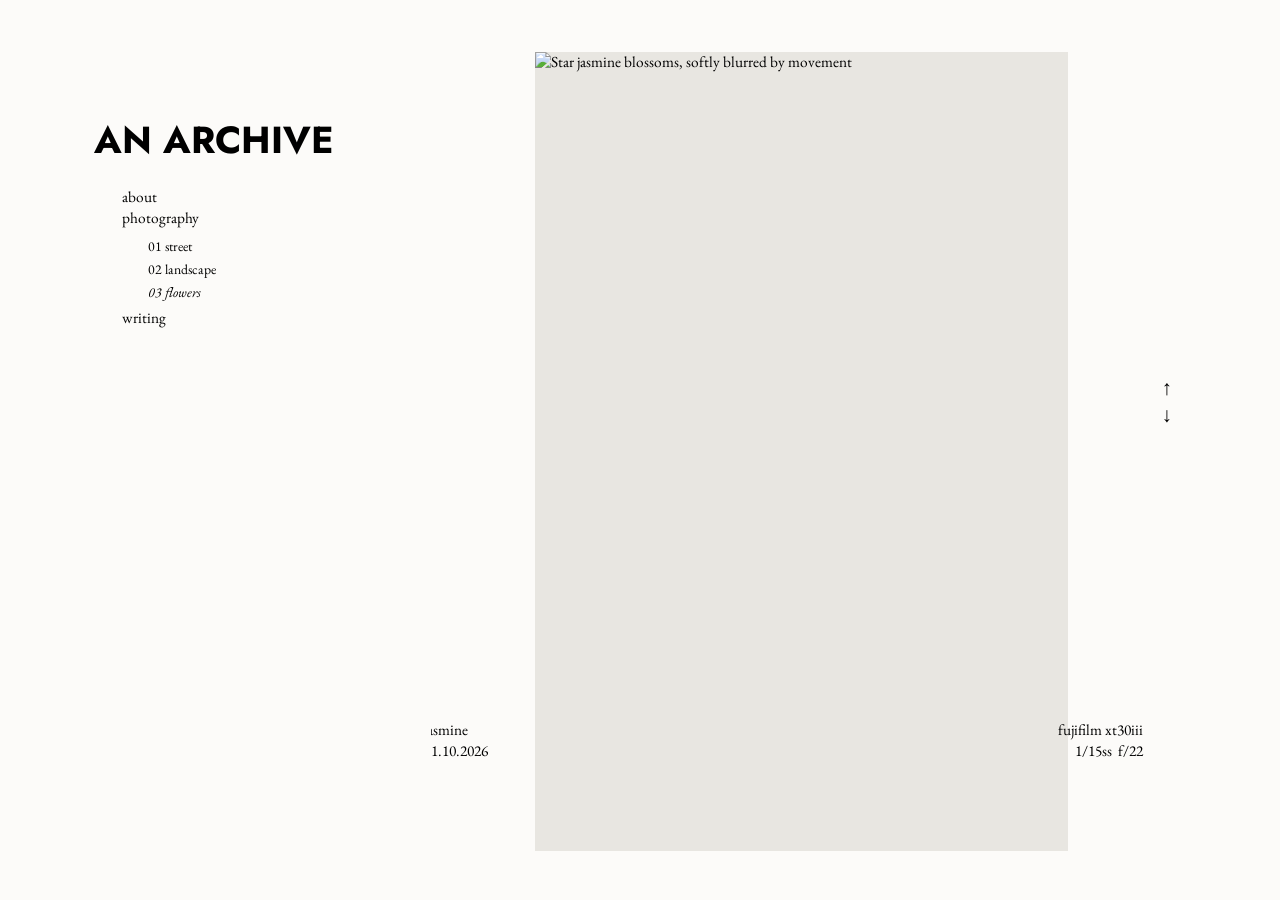
==== flowers.html @ 35788fcb "Add files via upload" ====
<!DOCTYPE html>
<html lang="en">
<head>
<meta charset="utf-8">
<meta name="viewport" content="width=device-width, initial-scale=1">
<title>flowers — AN ARCHIVE</title>
<link rel="preconnect" href="https://fonts.googleapis.com">
<link rel="preconnect" href="https://fonts.gstatic.com" crossorigin>
<link href="https://fonts.googleapis.com/css2?family=EB+Garamond:ital@0;1&family=Jost:wght@700&display=swap" rel="stylesheet">
<link rel="stylesheet" href="style.css">
</head>
<body>
<header class="sidebar">
  <h1 class="site-title"><a href="index.html">AN ARCHIVE</a></h1>
  <nav aria-label="Main">
    <ul class="menu">
      <li><a href="about.html">about</a></li>
      <li><a href="street.html">photography</a>
        <ul>
          <li><a href="street.html">01 street</a></li>
          <li><a href="landscape.html">02 landscape</a></li>
          <li><a href="flowers.html" aria-current="page">03 flowers</a></li>
        </ul>
      </li>
      <li><a href="writing.html">writing</a></li>
    </ul>
  </nav>
</header>
<main class="gallery">
  <section class="slide" id="s1" aria-label="jasmine">
    <figure class="photo portrait">
      <img src="images/flowers-jasmine.jpg" alt="Star jasmine blossoms, softly blurred by movement">
      <figcaption><span class="title">jasmine 31.10.2026</span><span class="meta">fujifilm xt30iii<br>1/15ss&nbsp; f/22</span></figcaption>
    </figure>
    <nav class="steppers" aria-label="Photo navigation">
      <a href="#s2" aria-label="Previous photo">&uarr;</a>
      <a href="#s2" aria-label="Next photo">&darr;</a>
    </nav>
  </section>
  <section class="slide" id="s2" aria-label="wattle">
    <figure class="photo landscape">
      <img src="images/flowers-wattle.jpg" alt="Wattle in bloom against a blue sky" loading="lazy">
      <figcaption><span class="title">wattle 30.08.2026</span><span class="meta">fujifilm xt30iii<br>1/550ss&nbsp; f/6.3</span></figcaption>
    </figure>
    <nav class="steppers" aria-label="Photo navigation">
      <a href="#s1" aria-label="Previous photo">&uarr;</a>
      <a href="#s1" aria-label="Next photo">&darr;</a>
    </nav>
  </section>
</main>
</body>
</html>
---- style.css ----
/* AN ARCHIVE — layout tuned to a 1456×816 design, scaled with vw/vh */
:root{
  --bg:#fcfbf9; --ink:#000;
  --frame:min(56.2vw,100vh);            /* width of the photo column */
  --serif:"EB Garamond",Garamond,"Times New Roman",serif;
  --display:"Jost",Futura,"Century Gothic","Trebuchet MS",sans-serif;
}
*,*::before,*::after{box-sizing:border-box;margin:0;padding:0}
html{font-size:clamp(14px,1.2vw,19px);background:var(--bg);color:var(--ink)}
body{font:1rem/1.35 var(--serif);height:100vh;overflow:hidden;display:grid;grid-template-columns:33.65vw 1fr}
a{color:inherit;text-decoration:none}
a:hover{text-decoration:underline;text-decoration-thickness:1px;text-underline-offset:.2em}
a:focus-visible{outline:2px solid currentColor;outline-offset:3px}

/* sidebar */
.sidebar{padding:13.5vh 0 0 7.35vw}
.site-title{font:700 2.45rem/1 var(--display)}
.site-title a:hover{text-decoration:none}
.menu{list-style:none;margin:1.8rem 0 0 1.8rem}
.menu>li{line-height:1.38}
.menu ul{list-style:none;margin:.4rem 0 .3rem 1.7rem;font-size:.9rem;line-height:1.65}
.menu [aria-current="page"]{font-style:italic}

/* main area */
main{position:relative;min-width:0;height:100vh}

/* home placeholder */
.placeholder{position:absolute;top:17.5vh;left:3.65vw;width:min(36.5vw,65vh);aspect-ratio:1;background:#000;color:#e8230f;display:grid;place-items:center;font:500 1.35rem/1 "Helvetica Neue",Arial,sans-serif}

/* text pages */
.text p{position:absolute;top:27.5vh;left:7.35vw;max-width:38.6vw;line-height:1.15}

/* photo pages: one full-height slide per photo, snapping vertically */
.gallery{overflow-y:auto;scroll-snap-type:y mandatory;scroll-behavior:smooth;scrollbar-width:none}
.gallery::-webkit-scrollbar{display:none}
.slide{position:relative;height:100vh;scroll-snap-align:start;scroll-snap-stop:always}
.photo{position:absolute;top:0;left:0;width:var(--frame)}
.photo img{display:block;width:100%;aspect-ratio:3/2;object-fit:cover;margin-top:11.9vh;background:#e8e6e1}
figcaption{display:flex;justify-content:space-between;gap:1rem;padding:.55rem .45rem 0 .2rem}
.meta{text-align:right}

/* portrait variant: tall image, title sits to its left */
.portrait{--pw:59.2vh;--pl:calc((var(--frame) - var(--pw))*.56)}
.portrait img{width:var(--pw);aspect-ratio:2/3;margin:5.8vh 0 0 var(--pl)}
.portrait figcaption{position:absolute;top:80vh;left:0;right:0;padding:0 .45rem 0 0;justify-content:flex-end}
.portrait .title{position:absolute;right:calc(100% - var(--pl) + 3.1rem)}

/* up / down arrows */
.steppers{position:absolute;top:42vh;left:calc(var(--frame) + .75rem);display:flex;flex-direction:column;gap:.4rem;font:500 1.35rem/1 var(--display)}
.steppers a{padding:.2rem .35rem;margin:-.2rem -.35rem}
.steppers a:hover{text-decoration:none;opacity:.55}

@media (prefers-reduced-motion:reduce){.gallery{scroll-behavior:auto}}

/* small screens: stack everything, photos scroll normally, arrows hidden */
@media (max-width:800px){
  html{font-size:17px}
  body{display:block;height:auto;overflow:visible}
  .sidebar{padding:2rem 1.5rem 1.5rem}
  .menu{margin-left:0}
  main,.gallery{height:auto;overflow:visible}
  .slide{height:auto;padding:0 1.5rem 2.5rem}
  .photo,.text p,.placeholder{position:static;width:auto}
  .text p{padding:0 1.5rem;max-width:none}
  .placeholder{margin:0 1.5rem;width:calc(100% - 3rem)}
  .photo img{margin:0}
  .portrait img{width:100%;max-width:26rem;margin:0 auto}
  .portrait figcaption{position:static;padding:.55rem .2rem 0;justify-content:space-between}
  .portrait .title{position:static}
  .steppers{display:none}
}
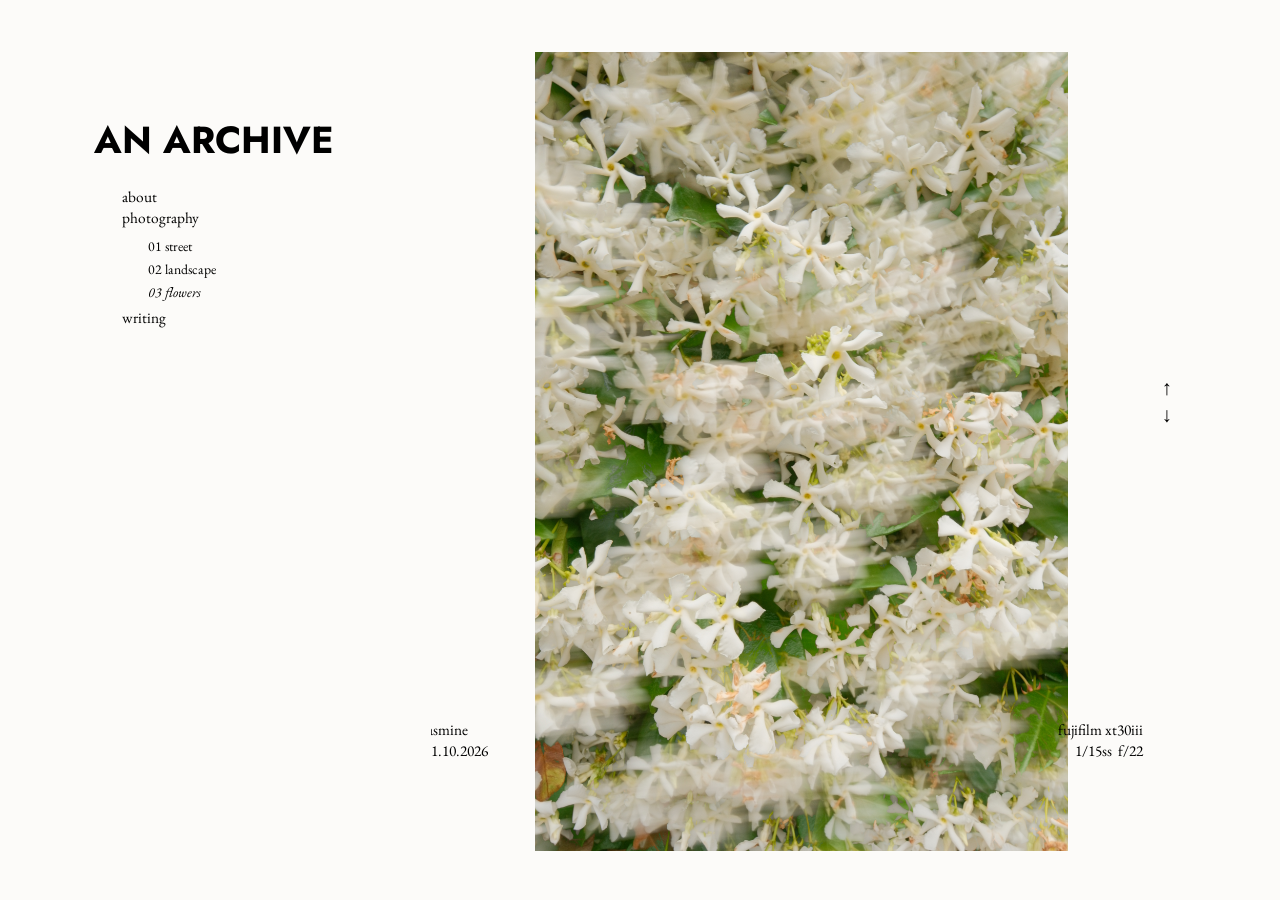
==== commit 3d0ec126: "Updated flowers photo page Added a new slide section for an additional wattle photo." ====
--- a/flowers.html
+++ b/flowers.html
@@ -37,7 +37,7 @@
       <a href="#s2" aria-label="Next photo">&darr;</a>
     </nav>
   </section>
-  <section class="slide" id="s2" aria-label="wattle">
+  <section class="slide" id="s3" aria-label="wattle">
     <figure class="photo landscape">
       <img src="images/flowers-wattle.jpg" alt="Wattle in bloom against a blue sky" loading="lazy">
       <figcaption><span class="title">wattle 30.08.2026</span><span class="meta">fujifilm xt30iii<br>1/550ss&nbsp; f/6.3</span></figcaption>
@@ -47,6 +47,16 @@
       <a href="#s1" aria-label="Next photo">&darr;</a>
     </nav>
   </section>
+  <section class="slide" id="s4" aria-label="wattle">
+  <figure class="photo landscape">
+    <img src="images/flowers-wattle2.jpg" alt="Wattle in bloom against a blue sky" loading="lazy">
+    <figcaption><span class="title">wattle 30.08.2026</span><span class="meta">fujifilm xt30iii<br>1/1000ss&nbsp; f/6.3</span></figcaption>
+  </figure>
+  <nav class="steppers" aria-label="Photo navigation">
+    <a href="#s2" aria-label="Previous photo">&uarr;</a>
+    <a href="#s1" aria-label="Next photo">&darr;</a>
+  </nav>
+</section>
 </main>
 </body>
 </html>
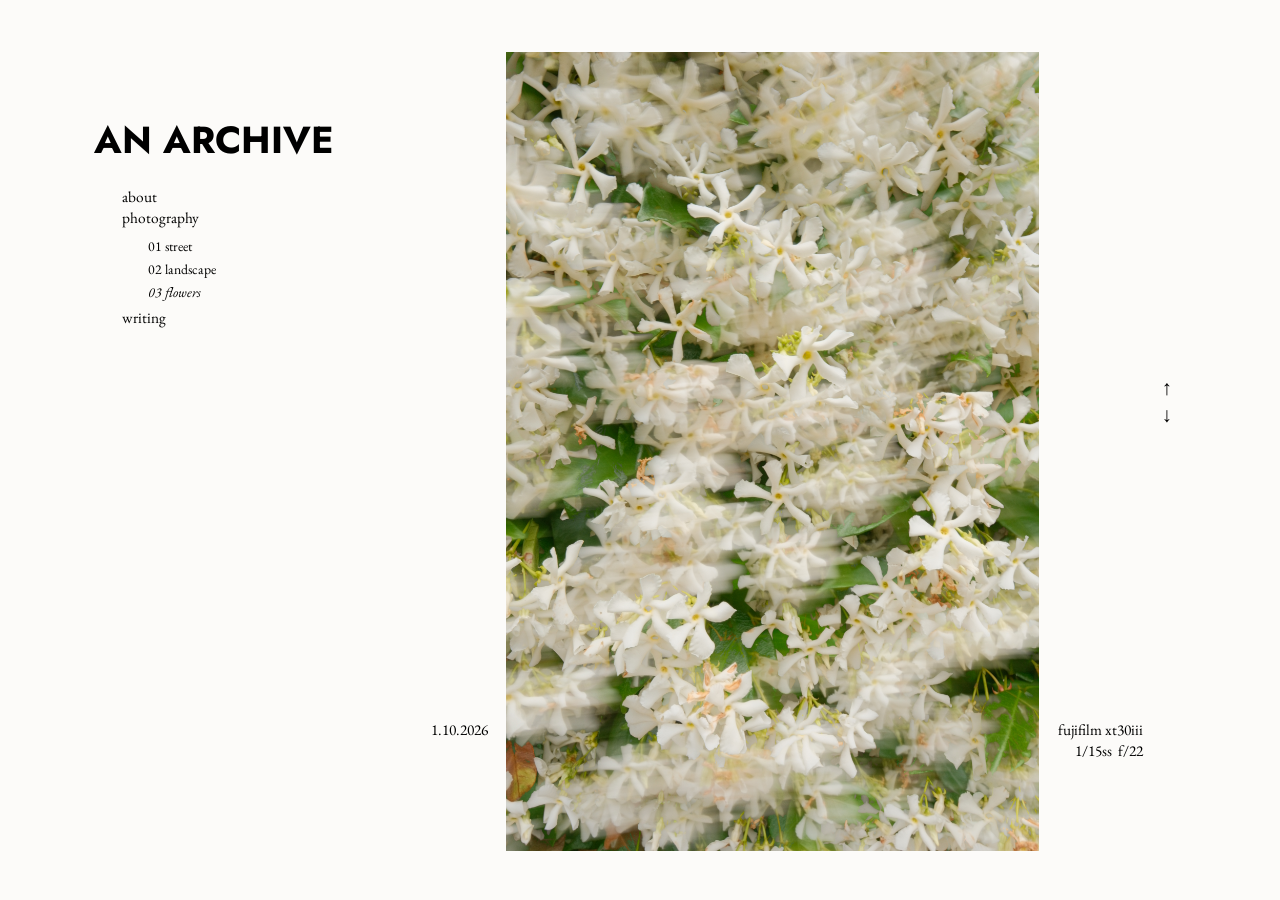
==== commit fa56c5d4: "Add files via upload" ====
--- a/flowers.html
+++ b/flowers.html
@@ -8,6 +8,7 @@
 <link rel="preconnect" href="https://fonts.gstatic.com" crossorigin>
 <link href="https://fonts.googleapis.com/css2?family=EB+Garamond:ital@0;1&family=Jost:wght@700&display=swap" rel="stylesheet">
 <link rel="stylesheet" href="style.css">
+<script src="script.js" defer></script>
 </head>
 <body>
 <header class="sidebar">
@@ -37,7 +38,7 @@
       <a href="#s2" aria-label="Next photo">&darr;</a>
     </nav>
   </section>
-  <section class="slide" id="s3" aria-label="wattle">
+  <section class="slide" id="s2" aria-label="wattle">
     <figure class="photo landscape">
       <img src="images/flowers-wattle.jpg" alt="Wattle in bloom against a blue sky" loading="lazy">
       <figcaption><span class="title">wattle 30.08.2026</span><span class="meta">fujifilm xt30iii<br>1/550ss&nbsp; f/6.3</span></figcaption>
@@ -47,16 +48,6 @@
       <a href="#s1" aria-label="Next photo">&darr;</a>
     </nav>
   </section>
-  <section class="slide" id="s4" aria-label="wattle">
-  <figure class="photo landscape">
-    <img src="images/flowers-wattle2.jpg" alt="Wattle in bloom against a blue sky" loading="lazy">
-    <figcaption><span class="title">wattle 30.08.2026</span><span class="meta">fujifilm xt30iii<br>1/1000ss&nbsp; f/6.3</span></figcaption>
-  </figure>
-  <nav class="steppers" aria-label="Photo navigation">
-    <a href="#s2" aria-label="Previous photo">&uarr;</a>
-    <a href="#s1" aria-label="Next photo">&darr;</a>
-  </nav>
-</section>
 </main>
 </body>
 </html>
--- a/style.css
+++ b/style.css
@@ -40,10 +40,13 @@
 .meta{text-align:right}
 
 /* portrait variant: tall image, title sits to its left */
-.portrait{--pw:59.2vh;--pl:calc((var(--frame) - var(--pw))*.56)}
-.portrait img{width:var(--pw);aspect-ratio:2/3;margin:5.8vh 0 0 var(--pl)}
-.portrait figcaption{position:absolute;top:80vh;left:0;right:0;padding:0 .45rem 0 0;justify-content:flex-end}
-.portrait .title{position:absolute;right:calc(100% - var(--pl) + 3.1rem)}
+/* the title and camera text keep their positions; the photo is centred in the gap between them */
+.portrait{--pw:59.2vh;--pl:calc((var(--frame) - var(--pw))*.56);height:100vh;display:grid;grid-template-columns:max(0px,calc(var(--pl) - 3.1rem)) minmax(0,1fr) auto}
+.portrait img{grid-area:1/2;justify-self:center;width:var(--pw);aspect-ratio:2/3;margin:5.8vh 0 0}
+.portrait figcaption{display:contents}
+.portrait .title,.portrait .meta{grid-row:1;align-self:start;margin-top:80vh;white-space:nowrap}
+.portrait .title{grid-column:1;justify-self:end}
+.portrait .meta{grid-column:3;padding-right:.45rem}
 
 /* up / down arrows */
 .steppers{position:absolute;top:42vh;left:calc(var(--frame) + .75rem);display:flex;flex-direction:column;gap:.4rem;font:500 1.35rem/1 var(--display)}
@@ -64,8 +67,9 @@
   .text p{padding:0 1.5rem;max-width:none}
   .placeholder{margin:0 1.5rem;width:calc(100% - 3rem)}
   .photo img{margin:0}
+  .portrait{display:block;height:auto}
   .portrait img{width:100%;max-width:26rem;margin:0 auto}
-  .portrait figcaption{position:static;padding:.55rem .2rem 0;justify-content:space-between}
-  .portrait .title{position:static}
+  .portrait figcaption{display:flex;padding:.55rem .2rem 0;justify-content:space-between}
+  .portrait .title,.portrait .meta{margin-top:0;padding-right:0;white-space:normal}
   .steppers{display:none}
 }
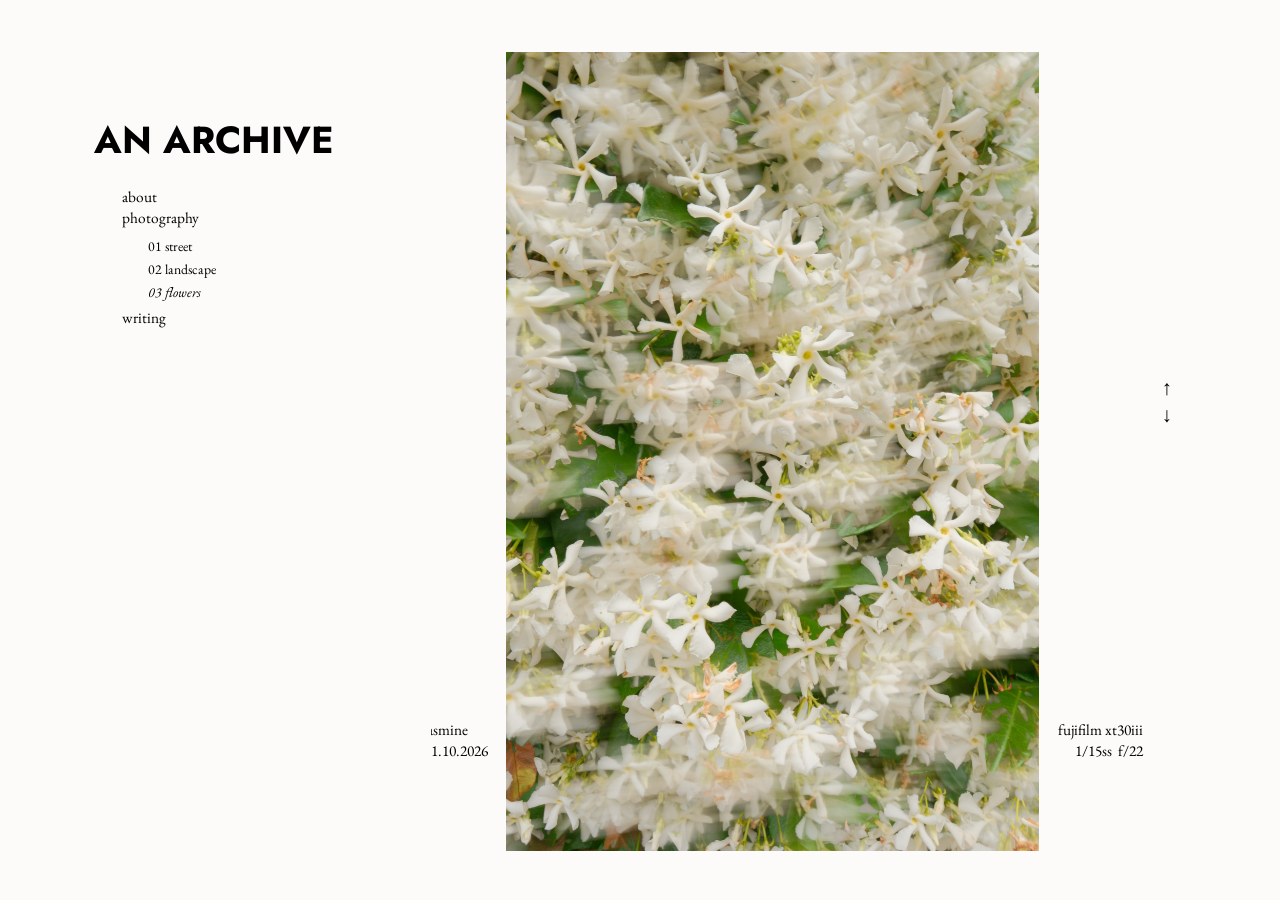
==== commit 2bce04e1: "Fix figcaption formatting for jasmine photo" ====
--- a/flowers.html
+++ b/flowers.html
@@ -31,7 +31,7 @@
   <section class="slide" id="s1" aria-label="jasmine">
     <figure class="photo portrait">
       <img src="images/flowers-jasmine.jpg" alt="Star jasmine blossoms, softly blurred by movement">
-      <figcaption><span class="title">jasmine 31.10.2026</span><span class="meta">fujifilm xt30iii<br>1/15ss&nbsp; f/22</span></figcaption>
+      <figcaption><span class="title">jasmine<br>31.10.2026</span><span class="meta">fujifilm xt30iii<br>1/15ss&nbsp; f/22</span></figcaption>
     </figure>
     <nav class="steppers" aria-label="Photo navigation">
       <a href="#s2" aria-label="Previous photo">&uarr;</a>
@@ -48,6 +48,18 @@
       <a href="#s1" aria-label="Next photo">&darr;</a>
     </nav>
   </section>
+  <section class="slide">
+  <figure class="photo landscape">
+    <img src="images/flowers-wattle2.jpg" alt="Wattle in bloom against a blue sky" loading="lazy">
+    <figcaption><span class="title">wattle 30.08.2026</span><span class="meta">fujifilm xt30iii<br>1/1000ss&nbsp; f/6.3</span></figcaption>
+  </figure>
+</section>
+  <section class="slide">
+  <figure class="photo landscape">
+    <img src="images/flowers-bougainvillea.jpg" alt="Bougainvillea in bloom" loading="lazy">
+    <figcaption><span class="title">maltese bougainvillea 09.17.2025</span><span class="meta">minolta xd-11</span></figcaption>
+  </figure>
+</section>
 </main>
 </body>
 </html>
